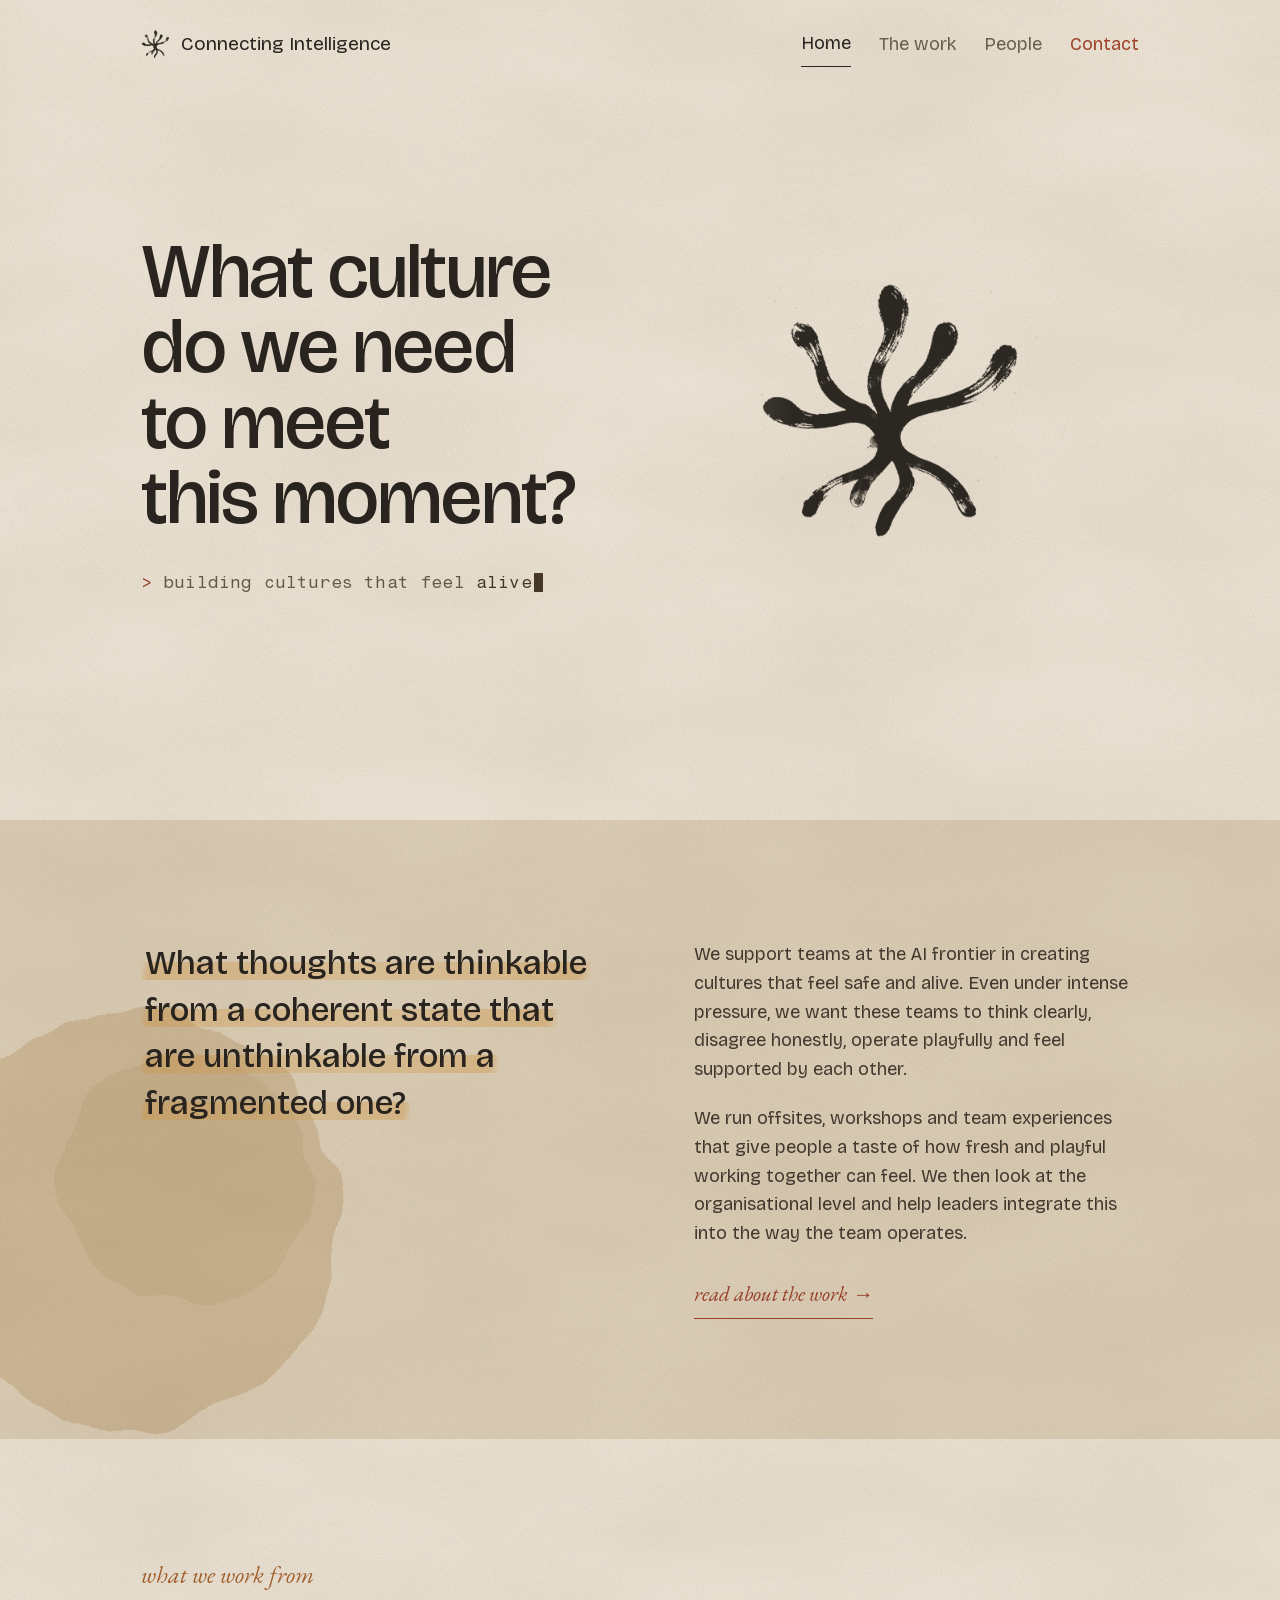
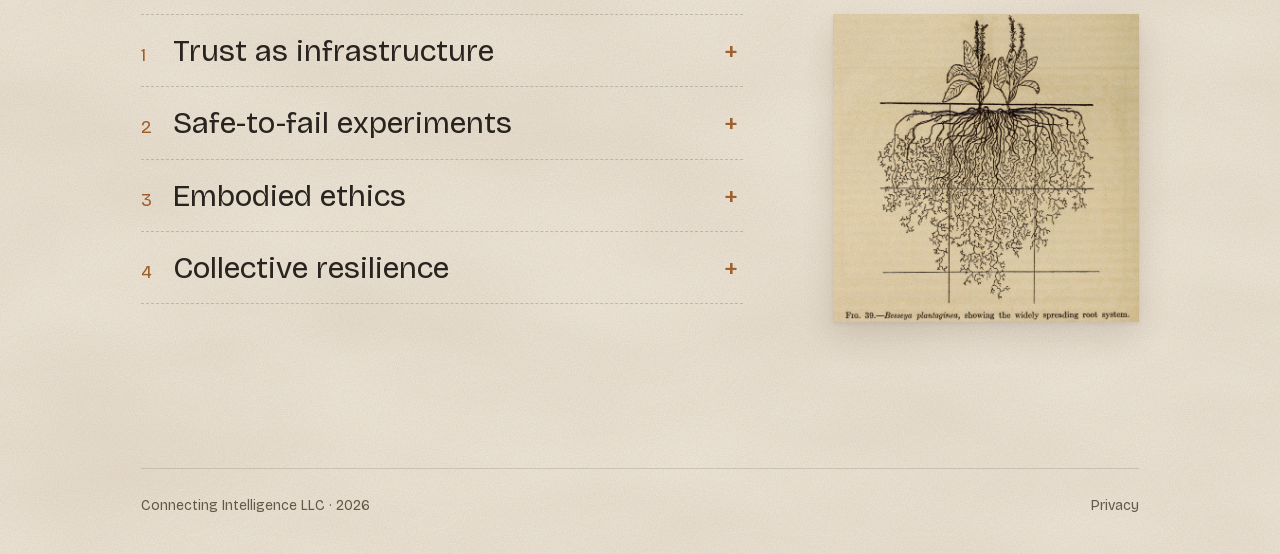
==== index.html @ 1f6ce3a8 "Mobile fixes" ====
<!doctype html>
<html lang="en">
<head>
<meta charset="utf-8">
<meta name="viewport" content="width=device-width, initial-scale=1">
<title>Connecting Intelligence</title>
<meta name="description" content="Connecting Intelligence works with the teams building frontier AI on the culture they build it from: Presence Games, facilitation, organisational development and coaching.">
<link rel="icon" href="/favicon.ico?v=2" sizes="any">
<link rel="icon" type="image/png" sizes="32x32" href="/assets/favicon-32.png?v=2">
<link rel="apple-touch-icon" href="/assets/apple-touch-icon.png?v=2">
<style>#contact-pop:not([hidden]){display:contents}
@media (max-width: 600px){
  header nav{gap:4px 18px !important;font-size:16px !important}
  header nav button{font-size:16px !important}
  header > a span span{font-size:17px !important}
  .my-logo{display:none !important}
  [style*="min-height: 820px"]{min-height:0 !important}
  [style*="min-height: 820px"] > section{padding-top:72px !important;padding-bottom:88px !important}
}</style>
<link rel="stylesheet" href="assets/fonts.css">
<style>
body{margin:0;background:#F2EBDF}
a{color:#2B2621;text-decoration:none}a:hover{color:#9E432C}
@keyframes u-open{from{opacity:0;transform:translateY(-4px)}to{opacity:1;transform:none}}
.u-open{animation:u-open .45s ease both}
.st-breathe{transform-origin:50% 50%;animation:st-breathe 11s ease-in-out infinite}
@keyframes st-breathe{0%,100%{transform:scale(1);opacity:1}50%{transform:scale(1.06);opacity:.78}}
@media (prefers-reduced-motion: reduce){.st-breathe{animation:none}}
.hl{background-image:linear-gradient(100deg,rgba(217,160,74,0) 0%,rgba(217,160,74,.38) 2%,rgba(222,168,84,.30) 60%,rgba(217,160,74,.42) 97%,rgba(217,160,74,0) 100%);background-size:100% 46%;background-position:0 88%;background-repeat:no-repeat;-webkit-box-decoration-break:clone;box-decoration-break:clone;padding:0 4px;border-radius:2px}
.nw-act{transition:stroke-dashoffset 1.3s cubic-bezier(.4,0,.2,1)}
.nw-node{transition:fill .5s ease}
.nw-glow{transition:opacity .8s ease;filter:blur(8px)}
@media (max-width: 1000px){.nw-map{display:none}}
@media (min-width: 1001px){.wwf-list{max-width:min(760px, calc(100% - 396px)) !important}}
.tw-mono{font-family:'Fragment Mono', 'Courier New', monospace !important}
.tw-cursor{display:inline-block;width:9px;height:1.1em;margin-left:2px;vertical-align:text-bottom;background:#4A3A2B;animation:tw-blink 1.1s steps(1) infinite}
@keyframes tw-blink{50%{opacity:0}}
@media (prefers-reduced-motion: reduce){.tw-cursor{animation:none}}
.lt-room{position:absolute;inset:0;overflow:hidden;pointer-events:none;z-index:0}
.lt-beam{position:absolute;top:-30%;height:160%;background:linear-gradient(90deg,rgba(255,244,220,0) 0%,rgba(255,244,220,.95) 50%,rgba(255,244,220,0) 100%);filter:blur(42px);transform:rotate(18deg);animation:lt-drift 20s ease-in-out infinite alternate}
@keyframes lt-drift{from{transform:rotate(18deg) translateX(-40px)}to{transform:rotate(20deg) translateX(60px)}}
.lt-fall{position:absolute;inset:0;pointer-events:none;z-index:0;background:linear-gradient(100deg,rgba(70,52,34,.30) 0%,rgba(70,52,34,.16) 45%,rgba(70,52,34,.22) 100%)}
@media (prefers-reduced-motion: reduce){.lt-beam{animation:none}}
@media (prefers-reduced-motion: reduce){.u-open{animation:none}}
.sap{stroke-dasharray:.05 1.2;stroke-dashoffset:1.25;opacity:.85;animation:sap 8s linear infinite both}
@keyframes sap{0%{stroke-dashoffset:.05;opacity:0}8%{opacity:.85}85%{opacity:.85}100%{stroke-dashoffset:-1;opacity:0}}
@media (prefers-reduced-motion: reduce){.sap{display:none}}
.dot-wander{transform-box:fill-box;transform-origin:center;animation:dw-a 9s ease-in-out infinite}
.dw-a{animation-name:dw-a}.dw-b{animation-name:dw-b}.dw-c{animation-name:dw-c}
@keyframes dw-a{0%,100%{transform:translate(0,0) scale(1)}25%{transform:translate(5px,-4px) scale(1.15)}50%{transform:translate(1px,-8px) scale(.9)}75%{transform:translate(-5px,-3px) scale(1.1)}}
@keyframes dw-b{0%,100%{transform:translate(0,0) scale(1)}30%{transform:translate(-6px,3px) scale(.9)}60%{transform:translate(-2px,7px) scale(1.15)}80%{transform:translate(4px,3px) scale(1)}}
@keyframes dw-c{0%,100%{transform:translate(0,0) scale(1)}35%{transform:translate(4px,6px) scale(1.12)}70%{transform:translate(7px,-2px) scale(.92)}}
@media (prefers-reduced-motion: reduce){.dot-wander{animation:none}}

.my-draw{stroke-dasharray:1;animation:my-draw 1.4s cubic-bezier(.4,0,.2,1) both}
@keyframes my-draw{from{stroke-dashoffset:1}to{stroke-dashoffset:0}}
.my-pop{transform-box:fill-box;transform-origin:center;animation:my-pop .6s cubic-bezier(.3,1.6,.5,1) both}
@keyframes my-pop{from{transform:scale(0)}to{transform:scale(1)}}
.my-sig{stroke-dasharray:.035 .965;animation:my-sig 5s linear infinite}
@keyframes my-sig{from{stroke-dashoffset:1}to{stroke-dashoffset:0}}
.my-logo{transform-box:fill-box;transform-origin:center;animation:my-logo 1.2s cubic-bezier(.2,.8,.2,1) both, my-breath 7s ease-in-out 2s infinite}
@keyframes my-logo{from{transform:scale(.7);opacity:0}to{transform:scale(1);opacity:1}}
@keyframes my-breath{0%,100%{transform:scale(1)}50%{transform:scale(1.04)}}
.my-twinkle{animation:my-tw 4s ease-in-out infinite}
@keyframes my-tw{0%,100%{opacity:1}50%{opacity:.35}}
@media (prefers-reduced-motion: reduce){.my-draw,.my-pop,.my-sig,.my-logo,.my-twinkle{animation:none}.my-sig{display:none}}

@keyframes w-in{from{opacity:0;transform:translateY(6px)}to{opacity:1;transform:none}}
.w-in{display:inline-block;animation:w-in .6s ease both}
@media (prefers-reduced-motion: reduce){.w-in{animation:none}}
em, [style*="font-style: italic"] {font-family: 'EB Garamond', Georgia, serif !important}
h1 {font-weight: 500 !important; letter-spacing: -0.025em !important; line-height: 0.98 !important}
</style>
</head>
<body>
<div style="position: relative; font-family: 'Bricolage Grotesque', 'Helvetica Neue', sans-serif; color: #2B2621; background: #F2EBDF; overflow: hidden; min-height: 100vh; display: flex; flex-direction: column">
  <svg aria-hidden="true" width="0" height="0" style="position: absolute">
  <filter id="u-brush" x="-15%" y="-15%" width="130%" height="130%">
    <feTurbulence type="fractalNoise" baseFrequency="0.03" numOctaves="2" seed="7" result="n"></feTurbulence>
    <feDisplacementMap in="SourceGraphic" in2="n" scale="16" xChannelSelector="R" yChannelSelector="G" result="d"></feDisplacementMap>
    <feTurbulence type="fractalNoise" baseFrequency="0.7 0.06" numOctaves="2" seed="3" result="g"></feTurbulence>
    <feColorMatrix in="g" type="matrix" values="0 0 0 0 0  0 0 0 0 0  0 0 0 0 0  -2.4 0 0 0 2.05" result="gm"></feColorMatrix>
    <feComposite in="d" in2="gm" operator="in"></feComposite>
  </filter>
  <filter id="u-ink" x="-5%" y="-60%" width="110%" height="220%">
    <feTurbulence type="fractalNoise" baseFrequency="0.04" numOctaves="2" seed="5" result="n"></feTurbulence>
    <feDisplacementMap in="SourceGraphic" in2="n" scale="9" xChannelSelector="R" yChannelSelector="G" result="d"></feDisplacementMap>
    <feTurbulence type="fractalNoise" baseFrequency="0.5 0.04" numOctaves="2" seed="8" result="g"></feTurbulence>
    <feColorMatrix in="g" type="matrix" values="0 0 0 0 0  0 0 0 0 0  0 0 0 0 0  -1.3 0 0 0 1.6" result="gm"></feColorMatrix>
    <feComposite in="d" in2="gm" operator="in"></feComposite>
  </filter>
  <filter id="u-soft" x="-15%" y="-15%" width="130%" height="130%">
    <feTurbulence type="fractalNoise" baseFrequency="0.02" numOctaves="2" seed="11" result="n"></feTurbulence>
    <feDisplacementMap in="SourceGraphic" in2="n" scale="22" xChannelSelector="R" yChannelSelector="G"></feDisplacementMap>
  </filter>
</svg>
  <div style="position: relative; min-height: 820px; display: flex; flex-direction: column; width: 100%">
    
    <div aria-hidden="true" style="position: absolute; left: 70%; top: 50%; width: min(50vw, 740px); aspect-ratio: 1 / 1; transform: translate(-50%, -50%)">
      
      <div style="position: absolute; left: 50%; top: 50%; width: 44%; transform: translate(-50%, -50%)"><img class="my-logo" src="assets/logo-brush.png" alt="" style="width: 100%; display: block; mix-blend-mode: multiply"></div>
    </div>
    <div style="position: absolute; inset: 0; background: linear-gradient(90deg, rgba(242,235,223,0.95) 0%, rgba(242,235,223,0.75) 40%, rgba(242,235,223,0) 62%)"></div>
    <header style="position: relative; z-index: 30; width: 100%; box-sizing: border-box; max-width: 1580px; margin: 0 auto; padding: 20px clamp(40px, 11vw, 170px); display: flex; flex-wrap: wrap; align-items: center; justify-content: space-between; gap: 12px">
    <a href="/" aria-label="Connecting Intelligence, home" style="display: inline-flex; align-items: center"><span style="display: inline-flex; align-items: center; gap: 10px"><img src="assets/logo-brush.png" alt="" style="width: 30px; height: 30px; mix-blend-mode: multiply"><span style="font-family: 'Bricolage Grotesque', 'Helvetica Neue', sans-serif; font-size: 19px">Connecting Intelligence</span></span></a>
    <nav style="position: relative; display: flex; flex-wrap: wrap; align-items: center; gap: 4px 28px; font-family: 'Bricolage Grotesque', 'Helvetica Neue', sans-serif; font-size: 18px">
      <a href="/" aria-current="page" style="padding: 12px 0; color: #2B2621; border-bottom: 1px solid #2B2621">Home</a>
      <a href="/work" style="padding: 12px 0; color: #6A5E50">The work</a>
      <a href="/people" style="padding: 12px 0; color: #6A5E50">People</a>
      <button type="button" id="contact-btn" aria-expanded="false" aria-controls="contact-pop" style="font-family: 'Bricolage Grotesque', 'Helvetica Neue', sans-serif; font-size: 18px; cursor: pointer; border: none; background: none; padding: 12px 0; min-height: 44px; color: #9E432C">Contact</button>
      <div id="contact-pop" hidden>
        <div role="dialog" aria-label="Contact" style="position: absolute; right: -6px; top: calc(100% + 14px); width: min(400px, 86vw); box-sizing: border-box; background: #F6F0E4; padding: 24px 26px 22px; box-shadow: 0 18px 40px rgba(70,50,30,0.2); transform: rotate(-0.6deg); text-align: left">
          <p style="margin: 0 0 8px; font-size: 24px">Start a conversation</p>
          <p style="margin: 0; font-size: 17px; line-height: 1.5; color: #6A5E50">Working inside a lab and feeling this question? Write to us.</p>
          <a href="mailto:hello@connectingintelligence.com" style="display: inline-flex; align-items: center; min-height: 44px; margin-top: 10px; color: #9E432C; text-decoration: underline; text-underline-offset: 4px; font-size: 18px">hello@connectingintelligence.com</a>
        </div>
      </div>
    </nav>
  </header>
    <section style="position: relative; z-index: 2; flex: 1; width: 100%; max-width: 1580px; margin: 0 auto; box-sizing: border-box; padding: 40px clamp(40px, 11vw, 170px) 120px; display: flex; flex-direction: column; justify-content: center">
      <h1 style="margin: 0; font-weight: 400; font-size: clamp(3rem, 6vw, 5.25rem); line-height: 1.02; max-width: 13ch">What culture<br>do we need<br>to meet<br>this moment?</h1>
      <p class="tw-mono" style="margin: 36px 0 0; font-size: 17px; letter-spacing: 0.01em; color: #6A5E50"><span style="color: #9E432C">&gt;</span> building cultures that feel <span id="tw-word" style="color: #4A3A2B">alive</span><span class="tw-cursor" aria-hidden="true"></span></p>
    </section>
  </div>
  
  <section style="position: relative; z-index: 2; background: #E2D5BF">
    <svg class="st-breathe" aria-hidden="true" viewBox="0 0 400 400" style="position: absolute; left: -150px; top: 120px; width: 560px; height: 560px; pointer-events: none; z-index: 0"><circle cx="200" cy="200" r="150" fill="#C4A97F" opacity="0.5" filter="url(#u-soft)"></circle><circle cx="240" cy="170" r="90" fill="#C4A97F" opacity="0.35" filter="url(#u-soft)"></circle></svg>
    <div style="position: relative; z-index: 1; max-width: 1240px; margin: 0 auto; padding: 120px clamp(40px, 11vw, 170px) 120px; display: flex; flex-wrap: wrap; align-items: stretch; gap: 40px 88px">
      <div style="flex: 1 1 440px; min-width: 0; display: flex; flex-direction: column; justify-content: flex-start; gap: 28px">
        <p style="margin: 0; font-size: clamp(1.6rem, 2.6vw, 2.2rem); line-height: 1.4; font-weight: 500"><span class="hl">What thoughts are thinkable from a coherent state that are unthinkable from a fragmented one?</span></p>
      </div>
      <div style="flex: 1 1 420px; min-width: 0">
        <p style="margin: 0; font-size: 18px; line-height: 1.6; color: #463D33">We support teams at the AI frontier in creating cultures that feel safe and alive. Even under intense pressure, we want these teams to think clearly, disagree honestly, operate playfully and feel supported by each other.</p>
        <p style="margin: 20px 0 0; font-size: 18px; line-height: 1.6; color: #463D33">We run offsites, workshops and team experiences that give people a taste of how fresh and playful working together can feel. We then look at the organisational level and help leaders integrate this into the way the team operates.</p>

        <a href="/work" style="display: inline-flex; align-items: center; min-height: 48px; margin-top: 22px; font-style: italic; font-size: 21px; color: #9E432C; border-bottom: 1px solid #9E432C">read about the work →</a>
      </div>
    </div>
  </section>
  <section style="position: relative; z-index: 2; background: #F2EBDF; color: #2B2621; overflow: hidden">
    
    
    
    <div style="position: relative; max-width: 1240px; margin: 0 auto; padding: 120px clamp(40px, 11vw, 170px) 120px">
      <div class="nw-map" style="position: absolute; right: clamp(40px, 11vw, 170px); top: 175px; width: min(306px, 28vw)">
        <img src="assets/weaver-1919-besseya.jpg" alt="Fig. 39, Besseya plantaginea, showing the widely spreading root system: two plants whose roots merge into one network (J. E. Weaver, 1919)" style="width: 100%; display: block; box-shadow: 0 14px 30px rgba(70,50,30,0.14), 0 2px 4px rgba(70,50,30,0.08)">
      </div>
      <p style="margin: 0 0 24px; font-style: italic; font-size: 24px; color: #A9662F">what we work from</p>
      <ol class="wwf-list" style="list-style: none; margin: 0; padding: 0; max-width: 760px; border-bottom: 1.5px dashed rgba(43,38,33,0.2)">
        <li style="border-top: 1.5px dashed rgba(43,38,33,0.2)">
          <button type="button" data-acc="0" aria-expanded="false" style="all: unset; box-sizing: border-box; width: 100%; min-height: 64px; padding: 18px 0; cursor: pointer; display: flex; align-items: baseline; gap: 18px; font-family: 'Bricolage Grotesque', 'Helvetica Neue', sans-serif">
            <span style="font-size: 18px; color: #A9662F; min-width: 14px">1</span>
            <h3 style="margin: 0; flex: 1; font-weight: 400; font-size: clamp(1.6rem, 2.4vw, 2.125rem); line-height: 1.15; color: #2B2621">Trust as infrastructure</h3>
            <span aria-hidden="true" style="font-size: 28px; line-height: 1; color: #A9662F; width: 24px; text-align: center" class="acc-sign">+</span>
          </button>
          <div data-panel="0" hidden>
            <div class="u-open" style="padding: 0 44px 34px 32px; max-width: 640px">
              <p style="margin: 0 0 18px; font-size: 21px; line-height: 1.5; font-style: italic; color: #5C5246">With trust, information flows differently.</p>
              
                  <p style="margin: 14px 0 0; font-size: 18px; line-height: 1.6; color: #463D33">Trust changes what can be said, heard and felt in a team. With more trust, our attention and curiosity shift. We listen more deeply, and differing opinions become workable instead of threatening.</p>
                
                  <p style="margin: 14px 0 0; font-size: 18px; line-height: 1.6; color: #463D33">Without trust, information gets noisy and fragmented. It becomes hard to tell the signal from noise, and everything gets slower and more expensive. In this way, trust is the foundational infrastructure of effective teams.</p>
                
            </div>
          </div>
        </li>
      
        <li style="border-top: 1.5px dashed rgba(43,38,33,0.2)">
          <button type="button" data-acc="1" aria-expanded="false" style="all: unset; box-sizing: border-box; width: 100%; min-height: 64px; padding: 18px 0; cursor: pointer; display: flex; align-items: baseline; gap: 18px; font-family: 'Bricolage Grotesque', 'Helvetica Neue', sans-serif">
            <span style="font-size: 18px; color: #A9662F; min-width: 14px">2</span>
            <h3 style="margin: 0; flex: 1; font-weight: 400; font-size: clamp(1.6rem, 2.4vw, 2.125rem); line-height: 1.15; color: #2B2621">Safe-to-fail experiments</h3>
            <span aria-hidden="true" style="font-size: 28px; line-height: 1; color: #A9662F; width: 24px; text-align: center" class="acc-sign">+</span>
          </button>
          <div data-panel="1" hidden>
            <div class="u-open" style="padding: 0 44px 34px 32px; max-width: 640px">
              <p style="margin: 0 0 18px; font-size: 21px; line-height: 1.5; font-style: italic; color: #5C5246">Create containers that allow playful and safe experimentation.</p>
              
                  <p style="margin: 14px 0 0; font-size: 18px; line-height: 1.6; color: #463D33">Experimenting is often the best path to something new. When we design new rules, rituals or structures for a team, we want to try things without harming the social environment they live in.</p>
                
                  <p style="margin: 14px 0 0; font-size: 18px; line-height: 1.6; color: #463D33">As a team grows its capacity to run safe-to-fail experiments within its culture, what new possibilities emerge in its technical work?</p>
                
            </div>
          </div>
        </li>
      
        <li style="border-top: 1.5px dashed rgba(43,38,33,0.2)">
          <button type="button" data-acc="2" aria-expanded="false" style="all: unset; box-sizing: border-box; width: 100%; min-height: 64px; padding: 18px 0; cursor: pointer; display: flex; align-items: baseline; gap: 18px; font-family: 'Bricolage Grotesque', 'Helvetica Neue', sans-serif">
            <span style="font-size: 18px; color: #A9662F; min-width: 14px">3</span>
            <h3 style="margin: 0; flex: 1; font-weight: 400; font-size: clamp(1.6rem, 2.4vw, 2.125rem); line-height: 1.15; color: #2B2621">Embodied ethics</h3>
            <span aria-hidden="true" style="font-size: 28px; line-height: 1; color: #A9662F; width: 24px; text-align: center" class="acc-sign">+</span>
          </button>
          <div data-panel="2" hidden>
            <div class="u-open" style="padding: 0 44px 34px 32px; max-width: 640px">
              <p style="margin: 0 0 18px; font-size: 21px; line-height: 1.5; font-style: italic; color: #5C5246">Walking the walk.</p>
              
                  <p style="margin: 14px 0 0; font-size: 18px; line-height: 1.6; color: #463D33">We believe our bodies notice when something is off: a decision that doesn't sit right, a behaviour that costs us a night's sleep.</p>
                
                  <p style="margin: 14px 0 0; font-size: 18px; line-height: 1.6; color: #463D33">Ethics as abstract principles can matter a lot. But what does it take to actually live them, day to day, even in the most challenging situations? Integrity lives in our bodies, our hearts and our minds, not only as ideas.</p>
                
            </div>
          </div>
        </li>
      
        <li style="border-top: 1.5px dashed rgba(43,38,33,0.2)">
          <button type="button" data-acc="3" aria-expanded="false" style="all: unset; box-sizing: border-box; width: 100%; min-height: 64px; padding: 18px 0; cursor: pointer; display: flex; align-items: baseline; gap: 18px; font-family: 'Bricolage Grotesque', 'Helvetica Neue', sans-serif">
            <span style="font-size: 18px; color: #A9662F; min-width: 14px">4</span>
            <h3 style="margin: 0; flex: 1; font-weight: 400; font-size: clamp(1.6rem, 2.4vw, 2.125rem); line-height: 1.15; color: #2B2621">Collective resilience</h3>
            <span aria-hidden="true" style="font-size: 28px; line-height: 1; color: #A9662F; width: 24px; text-align: center" class="acc-sign">+</span>
          </button>
          <div data-panel="3" hidden>
            <div class="u-open" style="padding: 0 44px 34px 32px; max-width: 640px">
              <p style="margin: 0 0 18px; font-size: 21px; line-height: 1.5; font-style: italic; color: #5C5246">Not bouncing back, but growing through.</p>
              
                  <p style="margin: 14px 0 0; font-size: 18px; line-height: 1.6; color: #463D33">Resilience is often described as bouncing back: going through something hard and returning to how things were. We see it differently: it’s the ability to stay in relationship with a challenging situation, and to turn what happened into learning.</p>
                
                  <p style="margin: 14px 0 0; font-size: 18px; line-height: 1.6; color: #463D33">When we only bounce back, we tend to repeat the same patterns. When we digest what happened, we get wiser.</p>
                
                  <p style="margin: 14px 0 0; font-size: 18px; line-height: 1.6; color: #463D33">This is true for teams and organisations too. Collective resilience is a group's ability to stay in contact with what is hard, to see it together, and to turn it into shared learning, instead of moving on and repeating it.</p>
                
            </div>
          </div>
        </li>
      </ol>
    </div>
  </section>
  <div style="position: relative">
    
    <footer style="position: relative; z-index: 2; max-width: 1240px; margin: 0 auto; padding: 44px clamp(40px, 11vw, 170px) 40px; color: #6A5E50">
    <div style="display: flex; flex-wrap: wrap; justify-content: space-between; gap: 10px 24px; padding-top: 28px; border-top: 1px solid rgba(43,38,33,0.14); font-size: 14px">
      <span>Connecting Intelligence LLC · 2026</span>
      <a href="/privacy" style="color: #6A5E50">Privacy</a>
    </div>
  </footer>
  </div>
  <svg aria-hidden="true" style="position: absolute; inset: 0; width: 100%; height: 100%; pointer-events: none; z-index: 20; mix-blend-mode: multiply">
  <filter id="u-grain"><feTurbulence type="fractalNoise" baseFrequency="0.85" numOctaves="3" seed="4"></feTurbulence><feColorMatrix type="matrix" values="0 0 0 0 0.45  0 0 0 0 0.36  0 0 0 0 0.25  0 0 0 0.22 0"></feColorMatrix></filter>
  <filter id="u-cloud"><feTurbulence type="fractalNoise" baseFrequency="0.004 0.009" numOctaves="3" seed="9"></feTurbulence><feColorMatrix type="matrix" values="0 0 0 0 0.45  0 0 0 0 0.36  0 0 0 0 0.25  0 0 0 0.16 0"></feColorMatrix></filter>
  <rect width="100%" height="100%" filter="url(#u-cloud)"></rect>
  <rect width="100%" height="100%" filter="url(#u-grain)"></rect>
  
</svg>
</div>
<script>
(function(){
  var b=document.getElementById('contact-btn'), p=document.getElementById('contact-pop');
  if(b&&p){ b.addEventListener('click',function(e){ e.stopPropagation(); var o=p.hidden; p.hidden=!o; b.setAttribute('aria-expanded',String(o)); });
    document.addEventListener('click',function(e){ if(!p.hidden && !p.contains(e.target)){ p.hidden=true; b.setAttribute('aria-expanded','false'); } });
    document.addEventListener('keydown',function(e){ if(e.key==='Escape'){ p.hidden=true; b.setAttribute('aria-expanded','false'); } }); }
  function clocks(){ document.querySelectorAll('[data-tz]').forEach(function(li){ var t='--:--'; try{ t=new Intl.DateTimeFormat('en-GB',{hour:'2-digit',minute:'2-digit',timeZone:li.dataset.tz}).format(new Date()); }catch(e){}
    li.querySelector('.clk-t').textContent=t; var h=parseInt(t,10), day=h>=6&&h<19, d=li.querySelector('.clk-dot');
    d.style.background=day?'#D9A04A':'transparent'; d.style.borderColor=day?'#D9A04A':'#8A7D6B'; }); }
  clocks(); setInterval(clocks,30000);
})();
(function(){
  var el=document.getElementById('tw-word'); var words=["alive","safe","playful","coherent","honest","curious"];
  if(el && !matchMedia('(prefers-reduced-motion: reduce)').matches){ var wi=0, ci=words[0].length, del=false;
    function type(){ var w=words[wi]; ci+=del?-1:1; el.textContent=w.slice(0,ci); var d=del?55:100;
      if(!del&&ci>=w.length){d=2400;del=true;} else if(del&&ci<=0){del=false;wi=(wi+1)%words.length;d=400;} setTimeout(type,d); }
    setTimeout(type,2400); }
  var btns=document.querySelectorAll('[data-acc]');
  btns.forEach(function(b){ b.addEventListener('click',function(){ var i=b.dataset.acc, open=b.getAttribute('aria-expanded')==='true';
    btns.forEach(function(x){ x.setAttribute('aria-expanded','false'); x.querySelector('.acc-sign').textContent='+'; document.querySelector('[data-panel="'+x.dataset.acc+'"]').hidden=true; });
    if(!open){ b.setAttribute('aria-expanded','true'); b.querySelector('.acc-sign').textContent='\u2212'; document.querySelector('[data-panel="'+i+'"]').hidden=false; } }); });
})();
</script>
</body>
</html>
---- assets/fonts.css ----
/* latin-ext */
@font-face {
  font-family: 'Bricolage Grotesque';
  font-style: normal;
  font-weight: 400;
  font-stretch: 100%;
  font-display: swap;
  src: url(fonts/BricolageGrotesque-400-normal-latin-ext.woff2) format('woff2');
  unicode-range: U+0100-02BA, U+02BD-02C5, U+02C7-02CC, U+02CE-02D7, U+02DD-02FF, U+0304, U+0308, U+0329, U+1D00-1DBF, U+1E00-1E9F, U+1EF2-1EFF, U+2020, U+20A0-20AB, U+20AD-20C4, U+2113, U+2C60-2C7F, U+A720-A7FF;
}
/* latin */
@font-face {
  font-family: 'Bricolage Grotesque';
  font-style: normal;
  font-weight: 400;
  font-stretch: 100%;
  font-display: swap;
  src: url(fonts/BricolageGrotesque-400-normal-latin.woff2) format('woff2');
  unicode-range: U+0000-00FF, U+0131, U+0152-0153, U+02BB-02BC, U+02C6, U+02DA, U+02DC, U+0304, U+0308, U+0329, U+2000-206F, U+20AC, U+2122, U+2191, U+2193, U+2212, U+2215, U+FEFF, U+FFFD;
}
/* latin-ext */
@font-face {
  font-family: 'Bricolage Grotesque';
  font-style: normal;
  font-weight: 500;
  font-stretch: 100%;
  font-display: swap;
  src: url(fonts/BricolageGrotesque-500-normal-latin-ext.woff2) format('woff2');
  unicode-range: U+0100-02BA, U+02BD-02C5, U+02C7-02CC, U+02CE-02D7, U+02DD-02FF, U+0304, U+0308, U+0329, U+1D00-1DBF, U+1E00-1E9F, U+1EF2-1EFF, U+2020, U+20A0-20AB, U+20AD-20C4, U+2113, U+2C60-2C7F, U+A720-A7FF;
}
/* latin */
@font-face {
  font-family: 'Bricolage Grotesque';
  font-style: normal;
  font-weight: 500;
  font-stretch: 100%;
  font-display: swap;
  src: url(fonts/BricolageGrotesque-500-normal-latin.woff2) format('woff2');
  unicode-range: U+0000-00FF, U+0131, U+0152-0153, U+02BB-02BC, U+02C6, U+02DA, U+02DC, U+0304, U+0308, U+0329, U+2000-206F, U+20AC, U+2122, U+2191, U+2193, U+2212, U+2215, U+FEFF, U+FFFD;
}
/* latin-ext */
@font-face {
  font-family: 'EB Garamond';
  font-style: italic;
  font-weight: 400;
  font-display: swap;
  src: url(fonts/EBGaramond-400-italic-latin-ext.woff2) format('woff2');
  unicode-range: U+0100-02BA, U+02BD-02C5, U+02C7-02CC, U+02CE-02D7, U+02DD-02FF, U+0304, U+0308, U+0329, U+1D00-1DBF, U+1E00-1E9F, U+1EF2-1EFF, U+2020, U+20A0-20AB, U+20AD-20C4, U+2113, U+2C60-2C7F, U+A720-A7FF;
}
/* latin */
@font-face {
  font-family: 'EB Garamond';
  font-style: italic;
  font-weight: 400;
  font-display: swap;
  src: url(fonts/EBGaramond-400-italic-latin.woff2) format('woff2');
  unicode-range: U+0000-00FF, U+0131, U+0152-0153, U+02BB-02BC, U+02C6, U+02DA, U+02DC, U+0304, U+0308, U+0329, U+2000-206F, U+20AC, U+2122, U+2191, U+2193, U+2212, U+2215, U+FEFF, U+FFFD;
}
/* latin-ext */
@font-face {
  font-family: 'EB Garamond';
  font-style: normal;
  font-weight: 400;
  font-display: swap;
  src: url(fonts/EBGaramond-400-normal-latin-ext.woff2) format('woff2');
  unicode-range: U+0100-02BA, U+02BD-02C5, U+02C7-02CC, U+02CE-02D7, U+02DD-02FF, U+0304, U+0308, U+0329, U+1D00-1DBF, U+1E00-1E9F, U+1EF2-1EFF, U+2020, U+20A0-20AB, U+20AD-20C4, U+2113, U+2C60-2C7F, U+A720-A7FF;
}
/* latin */
@font-face {
  font-family: 'EB Garamond';
  font-style: normal;
  font-weight: 400;
  font-display: swap;
  src: url(fonts/EBGaramond-400-normal-latin.woff2) format('woff2');
  unicode-range: U+0000-00FF, U+0131, U+0152-0153, U+02BB-02BC, U+02C6, U+02DA, U+02DC, U+0304, U+0308, U+0329, U+2000-206F, U+20AC, U+2122, U+2191, U+2193, U+2212, U+2215, U+FEFF, U+FFFD;
}
/* latin-ext */
@font-face {
  font-family: 'EB Garamond';
  font-style: normal;
  font-weight: 500;
  font-display: swap;
  src: url(fonts/EBGaramond-500-normal-latin-ext.woff2) format('woff2');
  unicode-range: U+0100-02BA, U+02BD-02C5, U+02C7-02CC, U+02CE-02D7, U+02DD-02FF, U+0304, U+0308, U+0329, U+1D00-1DBF, U+1E00-1E9F, U+1EF2-1EFF, U+2020, U+20A0-20AB, U+20AD-20C4, U+2113, U+2C60-2C7F, U+A720-A7FF;
}
/* latin */
@font-face {
  font-family: 'EB Garamond';
  font-style: normal;
  font-weight: 500;
  font-display: swap;
  src: url(fonts/EBGaramond-500-normal-latin.woff2) format('woff2');
  unicode-range: U+0000-00FF, U+0131, U+0152-0153, U+02BB-02BC, U+02C6, U+02DA, U+02DC, U+0304, U+0308, U+0329, U+2000-206F, U+20AC, U+2122, U+2191, U+2193, U+2212, U+2215, U+FEFF, U+FFFD;
}
/* latin-ext */
@font-face {
  font-family: 'Fragment Mono';
  font-style: normal;
  font-weight: 400;
  font-display: swap;
  src: url(fonts/FragmentMono-400-normal-latin-ext.woff2) format('woff2');
  unicode-range: U+0100-02BA, U+02BD-02C5, U+02C7-02CC, U+02CE-02D7, U+02DD-02FF, U+0304, U+0308, U+0329, U+1D00-1DBF, U+1E00-1E9F, U+1EF2-1EFF, U+2020, U+20A0-20AB, U+20AD-20C4, U+2113, U+2C60-2C7F, U+A720-A7FF;
}
/* latin */
@font-face {
  font-family: 'Fragment Mono';
  font-style: normal;
  font-weight: 400;
  font-display: swap;
  src: url(fonts/FragmentMono-400-normal-latin.woff2) format('woff2');
  unicode-range: U+0000-00FF, U+0131, U+0152-0153, U+02BB-02BC, U+02C6, U+02DA, U+02DC, U+0304, U+0308, U+0329, U+2000-206F, U+20AC, U+2122, U+2191, U+2193, U+2212, U+2215, U+FEFF, U+FFFD;
}
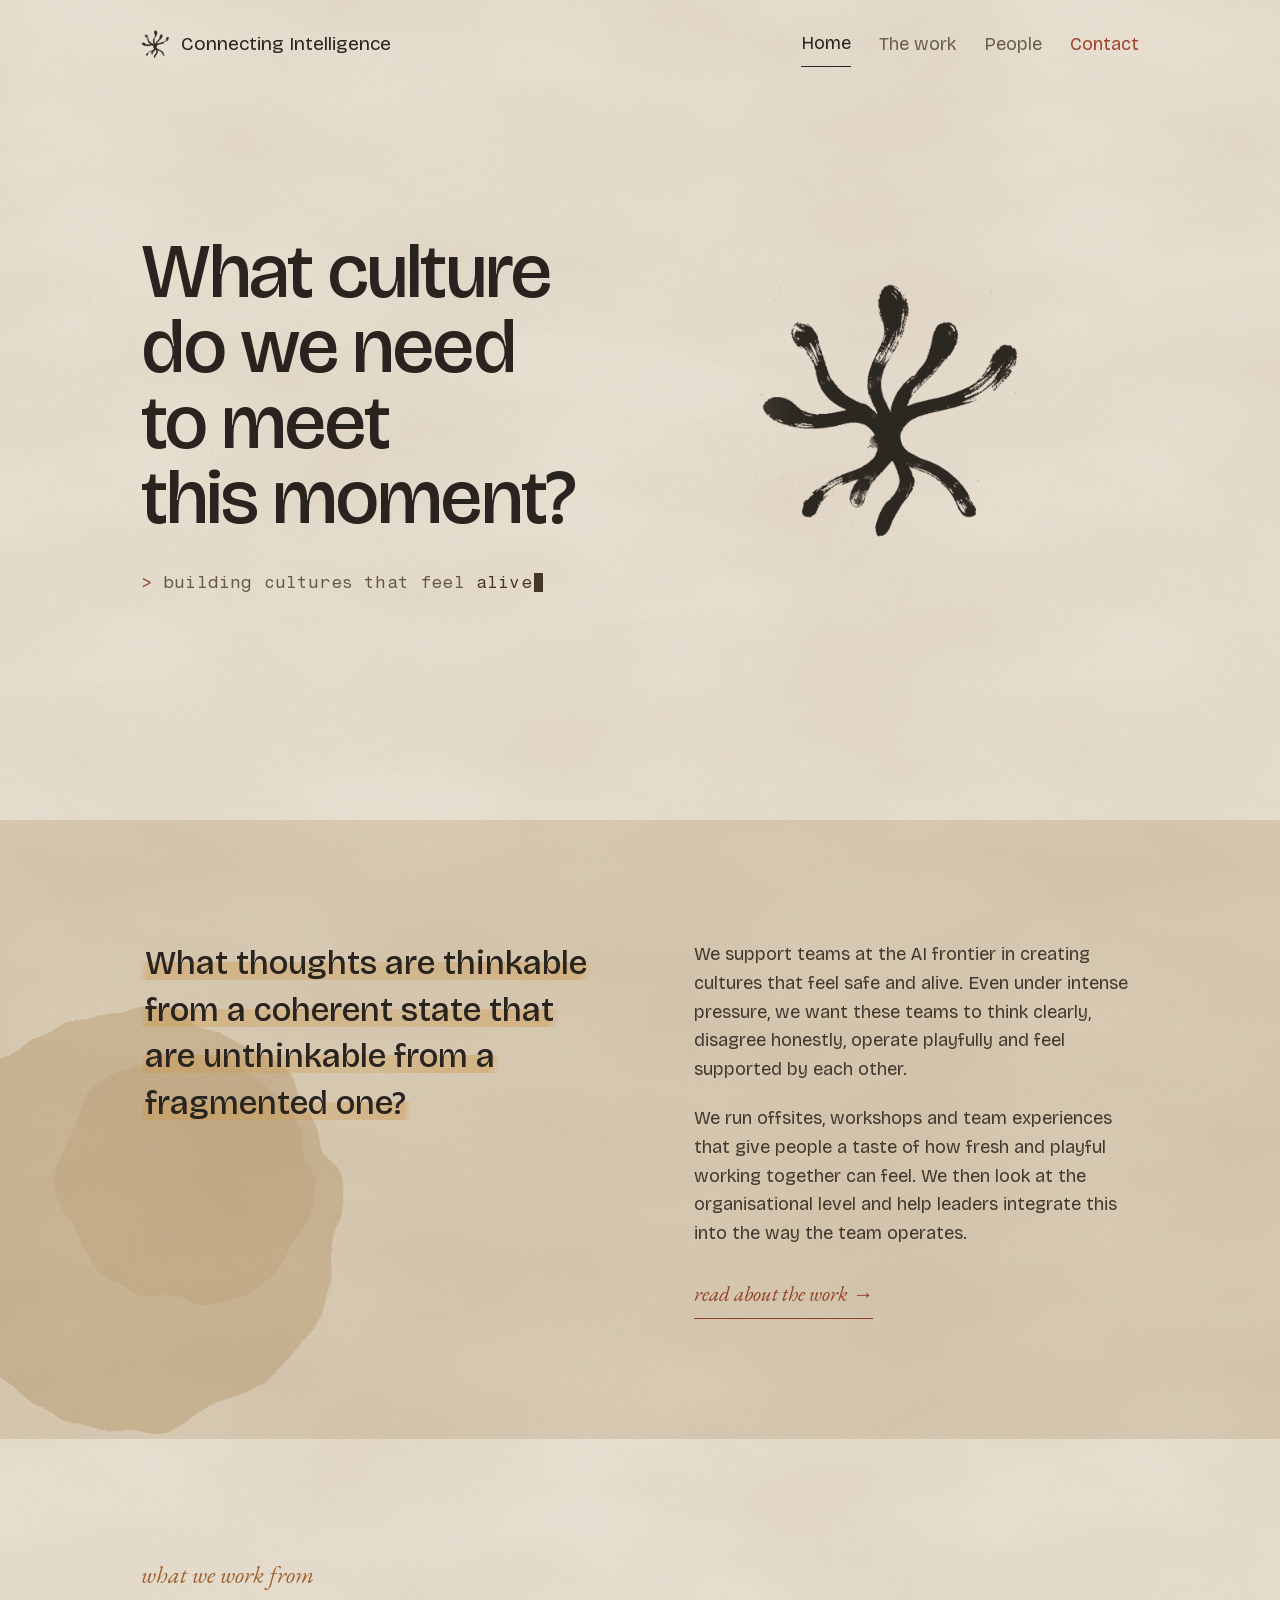
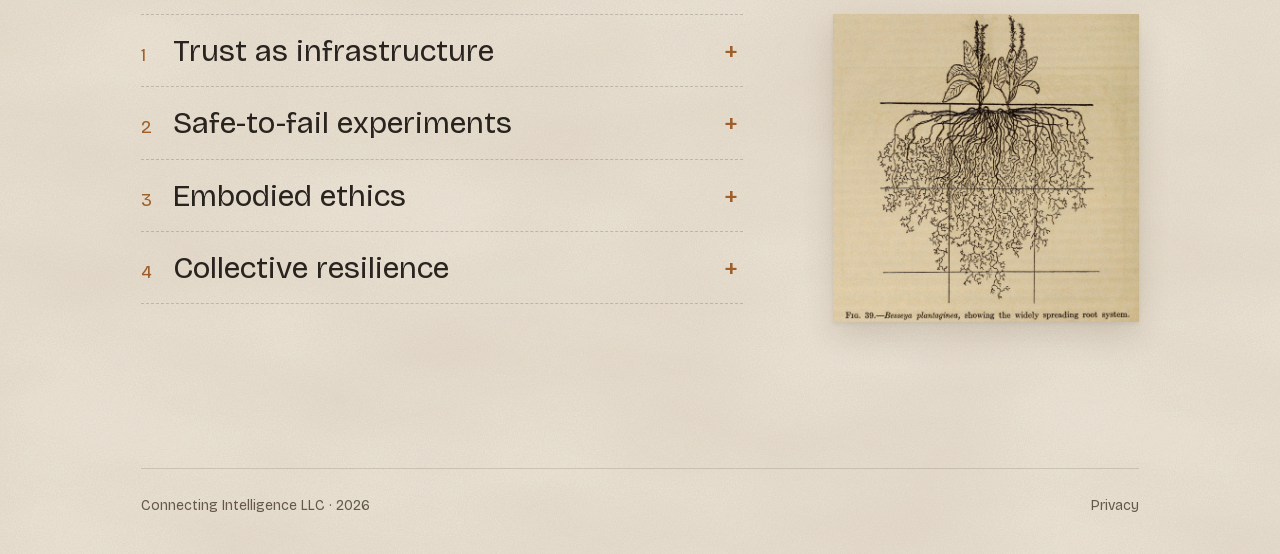
==== commit a96af9dc: "mobile2" ====
--- a/index.html
+++ b/index.html
@@ -8,7 +8,8 @@
 <link rel="icon" href="/favicon.ico?v=2" sizes="any">
 <link rel="icon" type="image/png" sizes="32x32" href="/assets/favicon-32.png?v=2">
 <link rel="apple-touch-icon" href="/assets/apple-touch-icon.png?v=2">
-<style>#contact-pop:not([hidden]){display:contents}
+<style>html{-webkit-text-size-adjust:100%;text-size-adjust:100%}
+#contact-pop:not([hidden]){display:contents}
 @media (max-width: 600px){
   header nav{gap:4px 18px !important;font-size:16px !important}
   header nav button{font-size:16px !important}
@@ -16,7 +17,10 @@
   .my-logo{display:none !important}
   [style*="min-height: 820px"]{min-height:0 !important}
   [style*="min-height: 820px"] > section{padding-top:72px !important;padding-bottom:88px !important}
-}</style>
+}
+.paper-grain{position:absolute;inset:0;pointer-events:none;z-index:20;mix-blend-mode:multiply;background-image:url(/assets/grain.webp),url(/assets/cloud.webp);background-size:300px 300px,1000px 1000px;background-repeat:repeat}
+@media (max-width: 800px), (hover: none){.st-breathe,.v-breathe,.v-drift-l,.v-drift-r,.my-twinkle{animation:none !important}.leaf-sway{animation:leaf-in .68s ease both !important}}
+</style>
 <link rel="stylesheet" href="assets/fonts.css">
 <style>
 body{margin:0;background:#F2EBDF}
@@ -232,13 +236,7 @@
     </div>
   </footer>
   </div>
-  <svg aria-hidden="true" style="position: absolute; inset: 0; width: 100%; height: 100%; pointer-events: none; z-index: 20; mix-blend-mode: multiply">
-  <filter id="u-grain"><feTurbulence type="fractalNoise" baseFrequency="0.85" numOctaves="3" seed="4"></feTurbulence><feColorMatrix type="matrix" values="0 0 0 0 0.45  0 0 0 0 0.36  0 0 0 0 0.25  0 0 0 0.22 0"></feColorMatrix></filter>
-  <filter id="u-cloud"><feTurbulence type="fractalNoise" baseFrequency="0.004 0.009" numOctaves="3" seed="9"></feTurbulence><feColorMatrix type="matrix" values="0 0 0 0 0.45  0 0 0 0 0.36  0 0 0 0 0.25  0 0 0 0.16 0"></feColorMatrix></filter>
-  <rect width="100%" height="100%" filter="url(#u-cloud)"></rect>
-  <rect width="100%" height="100%" filter="url(#u-grain)"></rect>
-  
-</svg>
+  <div aria-hidden="true" class="paper-grain"></div>
 </div>
 <script>
 (function(){
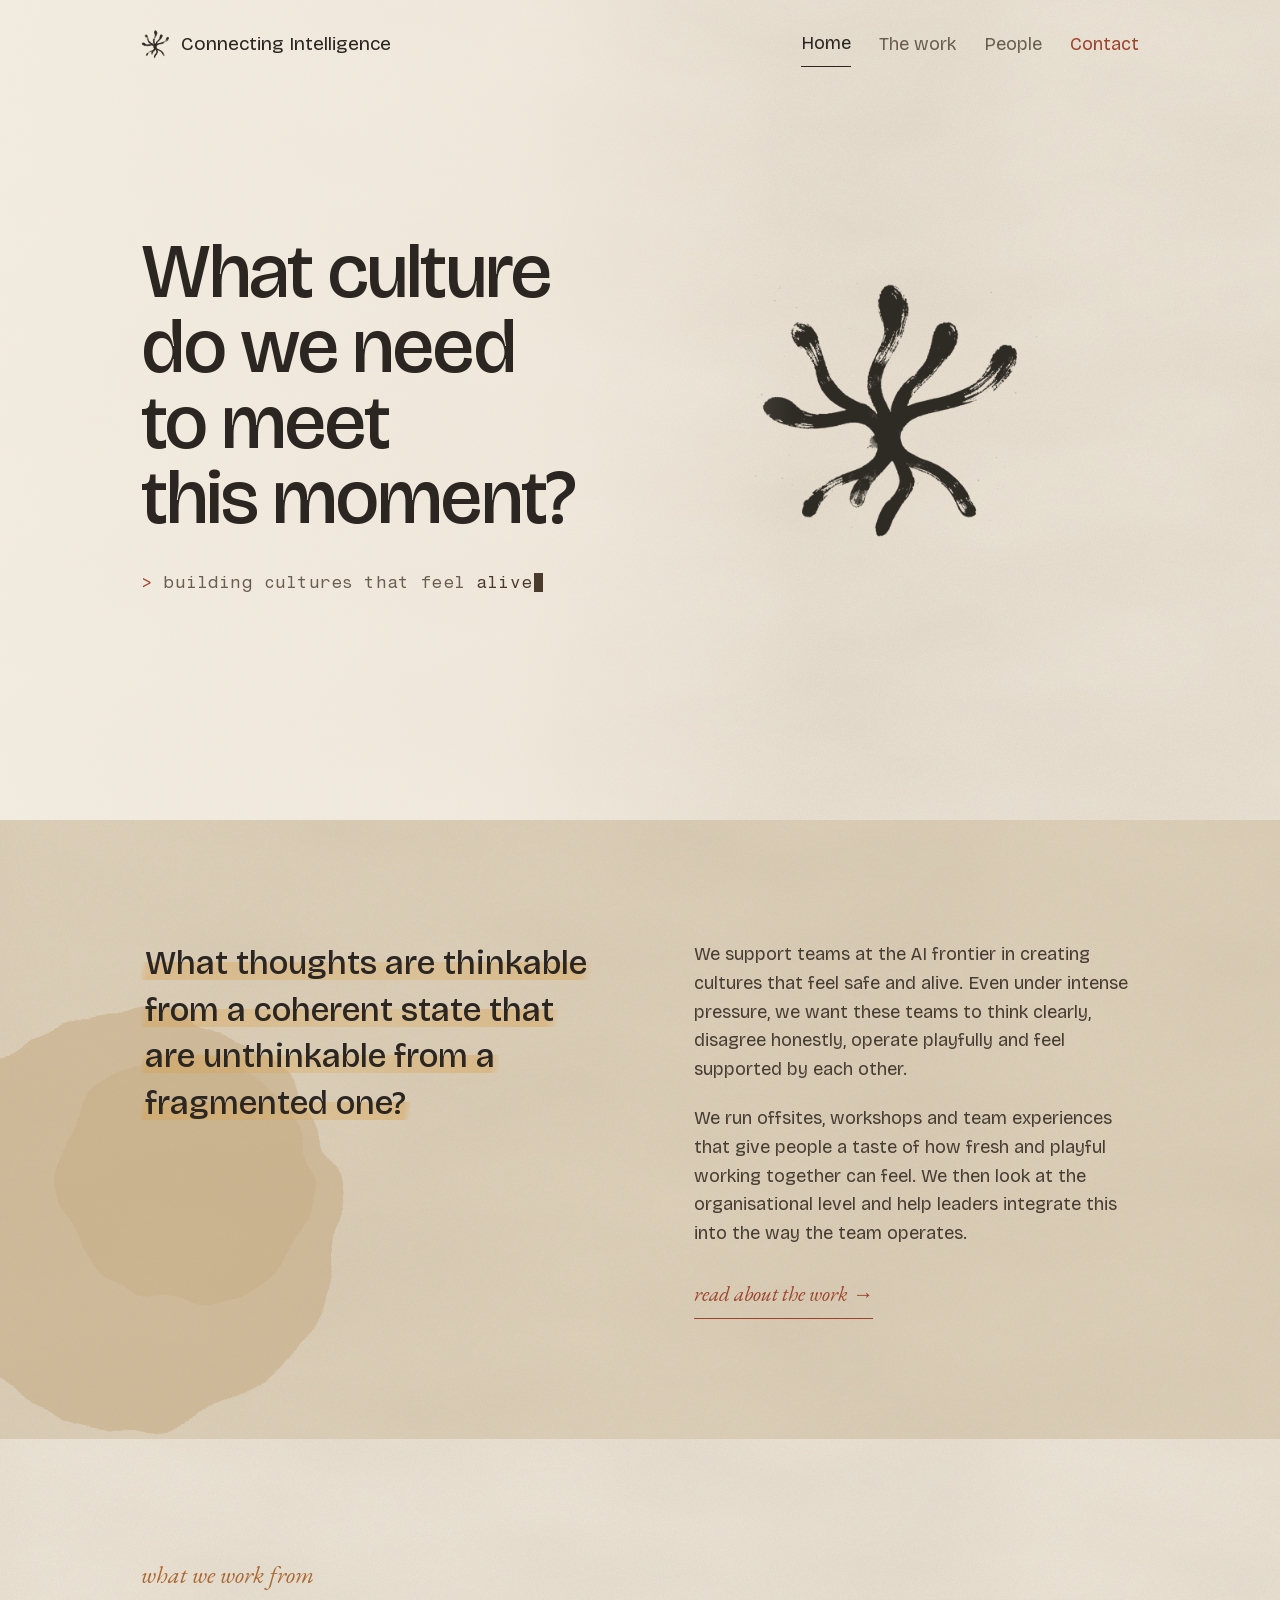
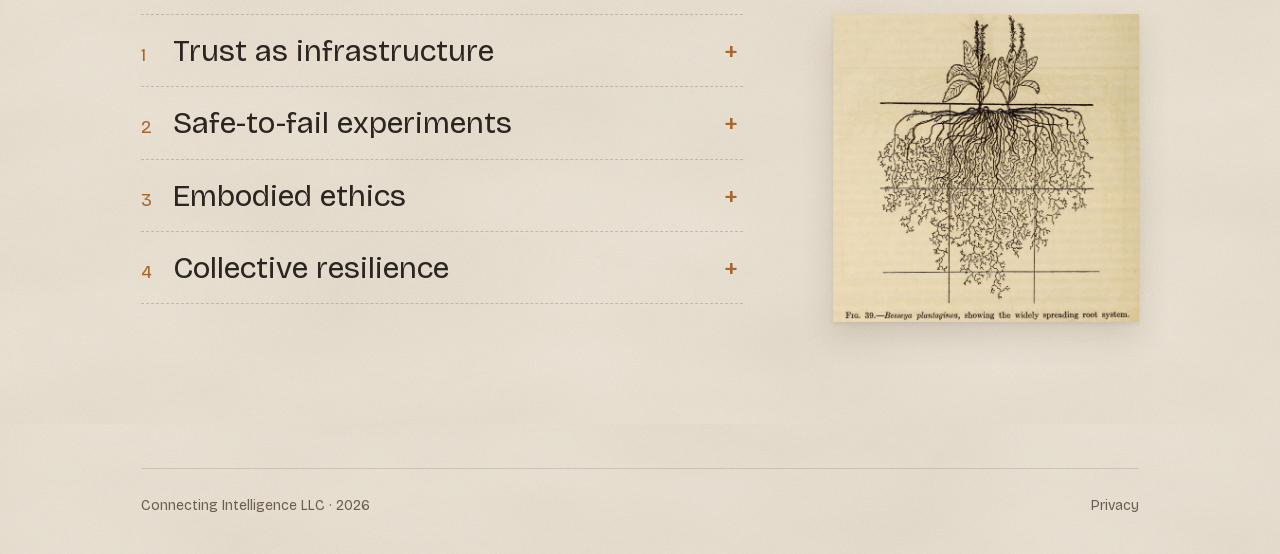
==== commit 2d615ffa: "v2" ====
--- a/index.html
+++ b/index.html
@@ -8,6 +8,7 @@
 <link rel="icon" href="/favicon.ico?v=2" sizes="any">
 <link rel="icon" type="image/png" sizes="32x32" href="/assets/favicon-32.png?v=2">
 <link rel="apple-touch-icon" href="/assets/apple-touch-icon.png?v=2">
+<link rel="preload" href="/assets/fonts/BricolageGrotesque-400-normal-latin.woff2" as="font" type="font/woff2" crossorigin>
 <style>html{-webkit-text-size-adjust:100%;text-size-adjust:100%}
 #contact-pop:not([hidden]){display:contents}
 @media (max-width: 600px){
@@ -18,8 +19,16 @@
   [style*="min-height: 820px"]{min-height:0 !important}
   [style*="min-height: 820px"] > section{padding-top:72px !important;padding-bottom:88px !important}
 }
-.paper-grain{position:absolute;inset:0;pointer-events:none;z-index:20;mix-blend-mode:multiply;background-image:url(/assets/grain.webp),url(/assets/cloud.webp);background-size:300px 300px,1000px 1000px;background-repeat:repeat}
+/* paper texture lives in the paper backgrounds themselves: no overlay, no blending, text stays crisp */
+body,[style*="background: #F2EBDF"],[style*="background: #E2D5BF"]{background-image:url(/assets/grain.webp),url(/assets/cloud.webp) !important;background-size:300px 300px,1000px 1000px !important;background-repeat:repeat !important}
 @media (max-width: 800px), (hover: none){.st-breathe,.v-breathe,.v-drift-l,.v-drift-r,.my-twinkle{animation:none !important}.leaf-sway{animation:leaf-in .68s ease both !important}}
+/* performance: keep frequent small updates from repainting the whole page */
+.tw-mono{contain:layout paint}
+@view-transition{navigation:auto}
+::view-transition-old(root),::view-transition-new(root){animation-duration:.22s}
+@media (max-width: 800px){
+  svg[viewBox="0 0 440 540"]{width:min(70vw,300px) !important;margin:12px auto 36px !important}
+}
 </style>
 <link rel="stylesheet" href="assets/fonts.css">
 <style>
@@ -236,7 +245,7 @@
     </div>
   </footer>
   </div>
-  <div aria-hidden="true" class="paper-grain"></div>
+  
 </div>
 <script>
 (function(){
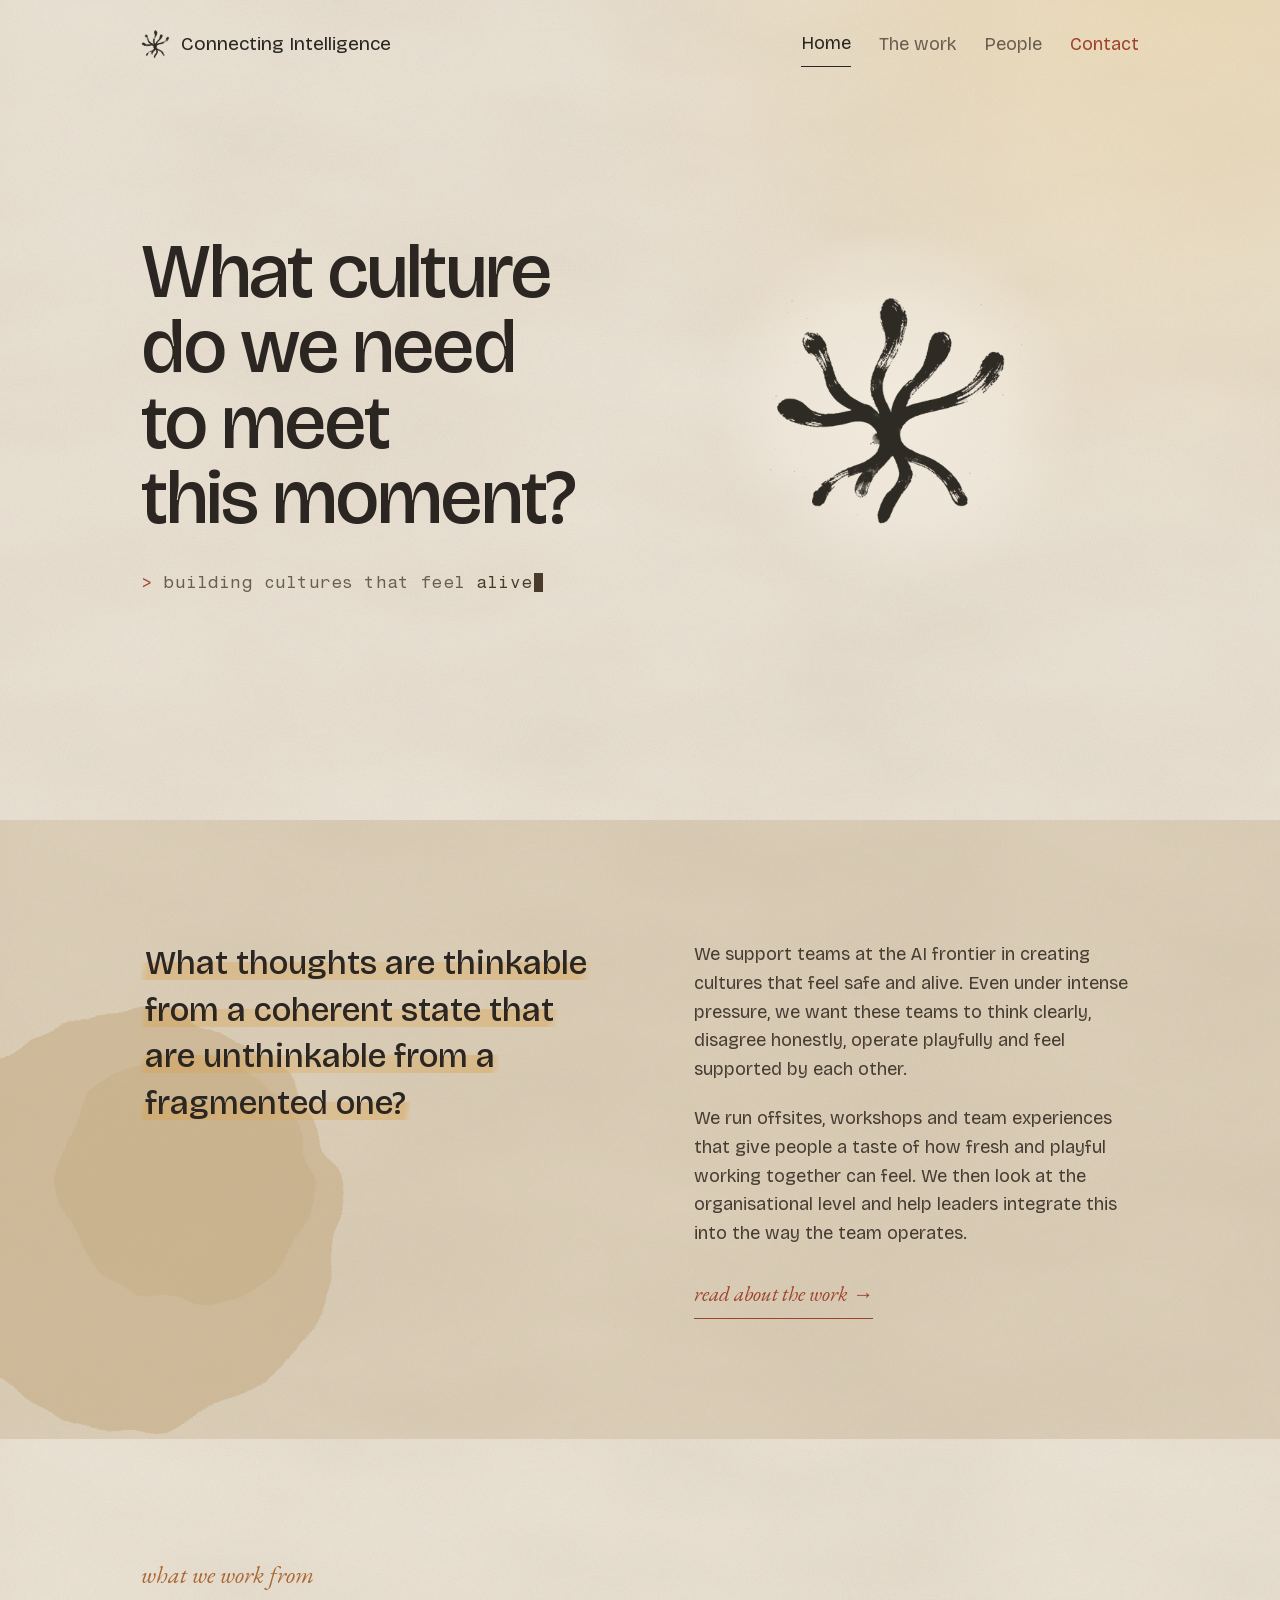
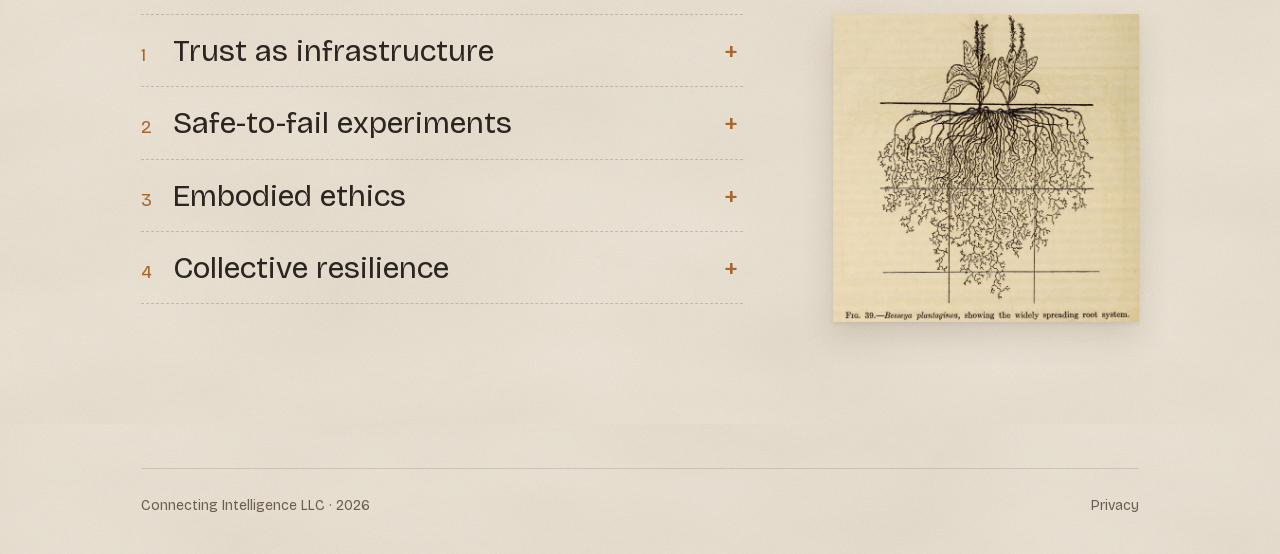
==== commit 5d203e2c: "v3" ====
--- a/index.html
+++ b/index.html
@@ -21,13 +21,16 @@
 }
 /* paper texture lives in the paper backgrounds themselves: no overlay, no blending, text stays crisp */
 body,[style*="background: #F2EBDF"],[style*="background: #E2D5BF"]{background-image:url(/assets/grain.webp),url(/assets/cloud.webp) !important;background-size:300px 300px,1000px 1000px !important;background-repeat:repeat !important}
-@media (max-width: 800px), (hover: none){.st-breathe,.v-breathe,.v-drift-l,.v-drift-r,.my-twinkle{animation:none !important}.leaf-sway{animation:leaf-in .68s ease both !important}}
+@media (max-width: 800px), (hover: none){.st-breathe,.v-breathe,.v-drift-l,.v-drift-r,.my-twinkle{animation:none !important}.leaf-sway{animation-name:leaf-in !important;animation-duration:.68s !important;animation-iteration-count:1 !important;animation-fill-mode:both !important}}
 /* performance: keep frequent small updates from repainting the whole page */
 .tw-mono{contain:layout paint}
 @view-transition{navigation:auto}
 ::view-transition-old(root),::view-transition-new(root){animation-duration:.22s}
 @media (max-width: 800px){
   svg[viewBox="0 0 440 540"]{width:min(70vw,300px) !important;margin:12px auto 36px !important}
+  figure:has(> svg[aria-label^="Two overlapping"]){margin-top:-28px !important}
+  figure:has(> img[src*="w-solidago"]){width:min(78vw,360px) !important;margin:8px auto 20px !important}
+  [data-plate]{margin:36px auto 0 !important}
 }
 </style>
 <link rel="stylesheet" href="assets/fonts.css">
@@ -83,6 +86,8 @@
 @media (prefers-reduced-motion: reduce){.w-in{animation:none}}
 em, [style*="font-style: italic"] {font-family: 'EB Garamond', Georgia, serif !important}
 h1 {font-weight: 500 !important; letter-spacing: -0.025em !important; line-height: 0.98 !important}
+.hero-roots{--g:-4px;--iw:max(1250px, 88vw)}
+@media (max-width: 800px){.hero-roots{--g:520px;--iw:260vw}}
 </style>
 </head>
 <body>
@@ -107,13 +112,13 @@
     <feDisplacementMap in="SourceGraphic" in2="n" scale="22" xChannelSelector="R" yChannelSelector="G"></feDisplacementMap>
   </filter>
 </svg>
-  <div style="position: relative; min-height: 820px; display: flex; flex-direction: column; width: 100%">
-    
-    <div aria-hidden="true" style="position: absolute; left: 70%; top: 50%; width: min(50vw, 740px); aspect-ratio: 1 / 1; transform: translate(-50%, -50%)">
-      
-      <div style="position: absolute; left: 50%; top: 50%; width: 44%; transform: translate(-50%, -50%)"><img class="my-logo" src="assets/logo-brush.png" alt="" style="width: 100%; display: block; mix-blend-mode: multiply"></div>
-    </div>
-    <div style="position: absolute; inset: 0; background: linear-gradient(90deg, rgba(242,235,223,0.95) 0%, rgba(242,235,223,0.75) 40%, rgba(242,235,223,0) 62%)"></div>
+  <div class="hero-roots" style="position: relative; min-height: 820px; display: flex; flex-direction: column; width: 100%; overflow: hidden">
+    
+    <div aria-hidden="true" style="position: absolute; inset: 0; background: radial-gradient(circle at 92% -8%, rgba(236,205,140,0.42), rgba(236,205,140,0) 42%); pointer-events: none"></div>
+    <div aria-hidden="true" style="position: absolute; left: 70%; top: 50%; width: min(34vw, 470px); aspect-ratio: 1 / 1; transform: translate(-50%, -50%); pointer-events: none">
+      <div style="position: absolute; inset: 8%; border-radius: 50%; background: radial-gradient(closest-side, rgba(242,235,223,0.92), rgba(242,235,223,0.6) 60%, rgba(242,235,223,0))"></div>
+      <div style="position: absolute; left: 50%; top: 50%; width: 58%; transform: translate(-50%, -50%)"><img class="my-logo" src="assets/logo-brush.png" alt="" style="width: 100%; display: block; mix-blend-mode: multiply"></div>
+    </div>
     <header style="position: relative; z-index: 30; width: 100%; box-sizing: border-box; max-width: 1580px; margin: 0 auto; padding: 20px clamp(40px, 11vw, 170px); display: flex; flex-wrap: wrap; align-items: center; justify-content: space-between; gap: 12px">
     <a href="/" aria-label="Connecting Intelligence, home" style="display: inline-flex; align-items: center"><span style="display: inline-flex; align-items: center; gap: 10px"><img src="assets/logo-brush.png" alt="" style="width: 30px; height: 30px; mix-blend-mode: multiply"><span style="font-family: 'Bricolage Grotesque', 'Helvetica Neue', sans-serif; font-size: 19px">Connecting Intelligence</span></span></a>
     <nav style="position: relative; display: flex; flex-wrap: wrap; align-items: center; gap: 4px 28px; font-family: 'Bricolage Grotesque', 'Helvetica Neue', sans-serif; font-size: 18px">
@@ -156,7 +161,7 @@
     
     <div style="position: relative; max-width: 1240px; margin: 0 auto; padding: 120px clamp(40px, 11vw, 170px) 120px">
       <div class="nw-map" style="position: absolute; right: clamp(40px, 11vw, 170px); top: 175px; width: min(306px, 28vw)">
-        <img src="assets/weaver-1919-besseya.jpg" alt="Fig. 39, Besseya plantaginea, showing the widely spreading root system: two plants whose roots merge into one network (J. E. Weaver, 1919)" style="width: 100%; display: block; box-shadow: 0 14px 30px rgba(70,50,30,0.14), 0 2px 4px rgba(70,50,30,0.08)">
+        <figure style="margin: 0"><img src="assets/weaver-1919-besseya.jpg" alt="Fig. 39, Besseya plantaginea, showing the widely spreading root system: two plants whose roots merge into one network (J. E. Weaver, 1919)" data-fig style="width: 100%; display: block; box-shadow: 0 14px 30px rgba(70,50,30,0.14), 0 2px 4px rgba(70,50,30,0.08)"></figure>
       </div>
       <p style="margin: 0 0 24px; font-style: italic; font-size: 24px; color: #A9662F">what we work from</p>
       <ol class="wwf-list" style="list-style: none; margin: 0; padding: 0; max-width: 760px; border-bottom: 1.5px dashed rgba(43,38,33,0.2)">
@@ -269,6 +274,8 @@
     btns.forEach(function(x){ x.setAttribute('aria-expanded','false'); x.querySelector('.acc-sign').textContent='+'; document.querySelector('[data-panel="'+x.dataset.acc+'"]').hidden=true; });
     if(!open){ b.setAttribute('aria-expanded','true'); b.querySelector('.acc-sign').textContent='\u2212'; document.querySelector('[data-panel="'+i+'"]').hidden=false; } }); });
 })();
+(function(){var F=[{"src": "assets/weaver-1919-besseya.jpg", "cap": "Fig. 39. Two plants whose roots merge into one network.", "alt": "Fig. 39, Besseya plantaginea, showing the widely spreading root system: two plants whose roots merge into one network (J. E. Weaver, 1919)"}, {"src": "assets/f-trust.jpg", "cap": "Fig. 17. One plant and its whole root system.", "alt": "Ink drawing of a single prairie plant with a long, deep root system on a measuring grid (J. E. Weaver, 1919)"}, {"src": "assets/f-safe.jpg", "cap": "Three plants side by side on the one-foot grid.", "alt": "Ink drawing of three plants of different sizes side by side, their roots measured on a grid (J. E. Weaver, 1919)"}, {"src": "assets/f-ethics.jpg", "cap": "Plate 1. Roots excavated and photographed whole.", "alt": "Photograph of whole root systems dug out of the soil and laid on a white background (J. E. Weaver, 1919)"}, {"src": "assets/f-resilience.jpg", "cap": "Neighbouring plants, roots excavated together.", "alt": "Photograph of excavated roots of neighbouring plants growing into the same soil (J. E. Weaver, 1919)"}],img=document.querySelector('[data-fig]'),cap=document.querySelector('[data-figcap]');
+document.querySelectorAll('[data-acc]').forEach(function(b){b.addEventListener('click',function(){setTimeout(function(){var o=document.querySelector('[data-acc][aria-expanded="true"]'),i=o?+o.dataset.acc+1:0;img.src=F[i].src;img.alt=F[i].alt;if(cap)cap.textContent=F[i].cap+' J. E. Weaver, 1919';},0);});});})();
 </script>
 </body>
 </html>
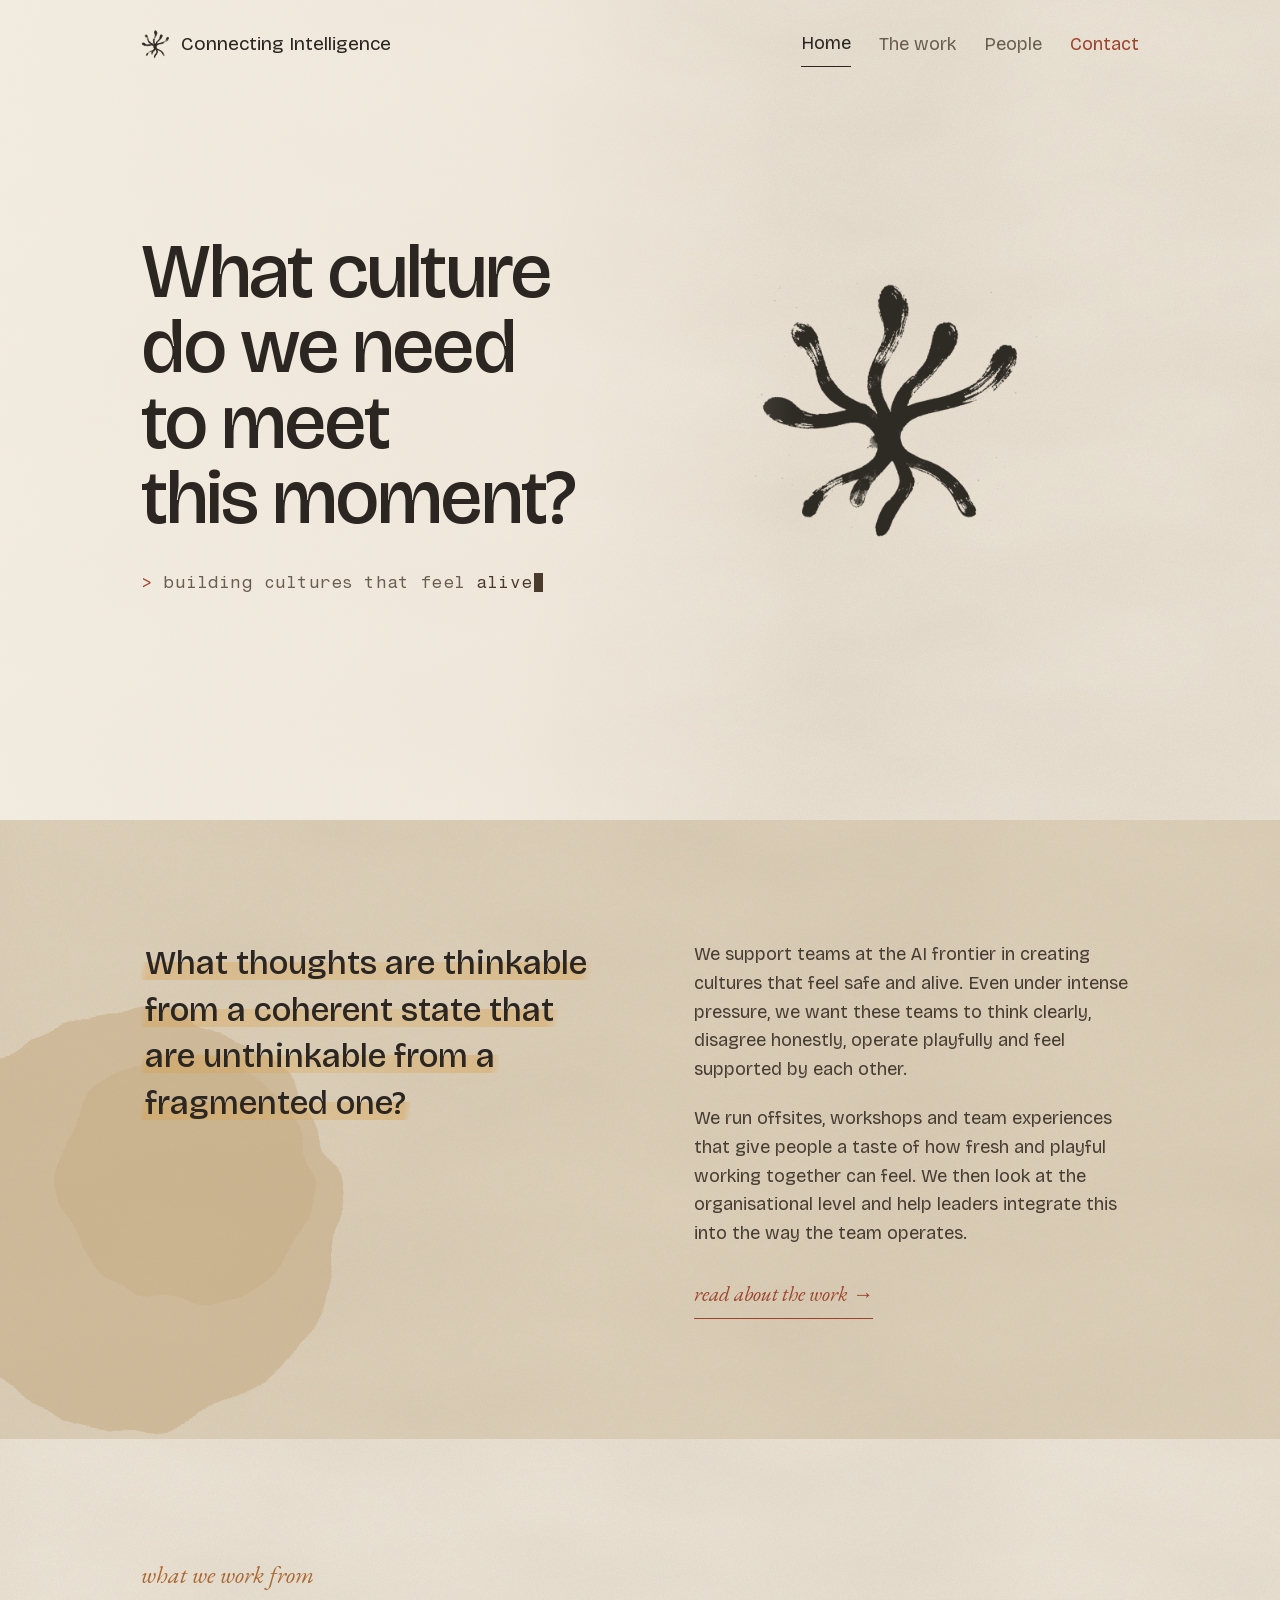
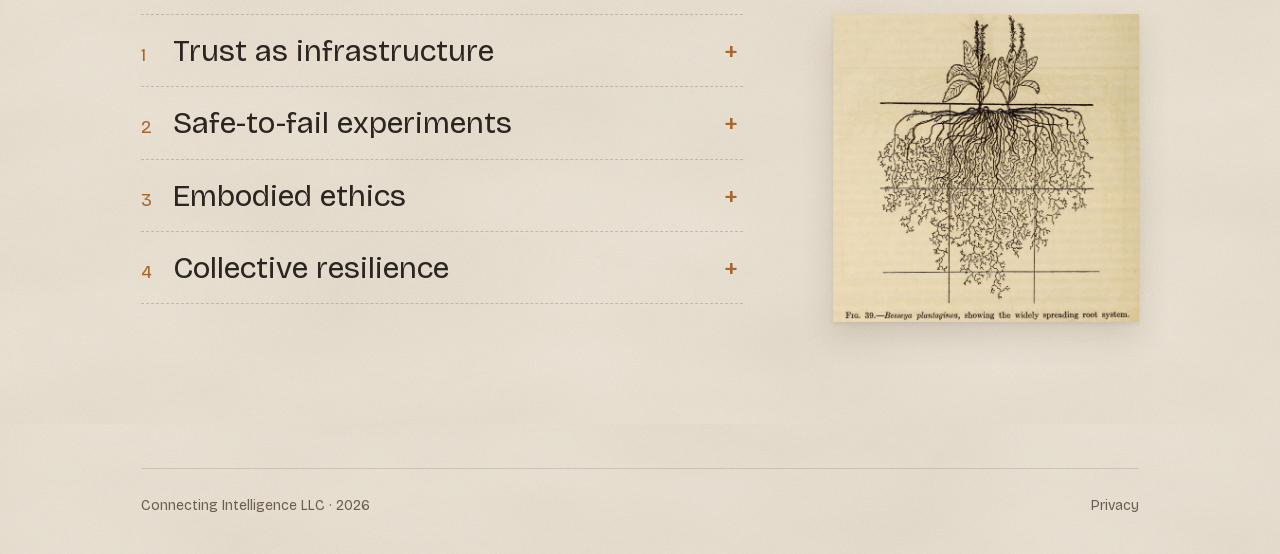
==== commit 94b3debd: "Update index.html" ====
--- a/index.html
+++ b/index.html
@@ -31,6 +31,8 @@
   figure:has(> svg[aria-label^="Two overlapping"]){margin-top:-28px !important}
   figure:has(> img[src*="w-solidago"]){width:min(78vw,360px) !important;margin:8px auto 20px !important}
   [data-plate]{margin:36px auto 0 !important}
+  img[src*="w-nine-ink"]{width:880px !important;left:calc(50% - 880px * 0.507) !important;top:calc(52% - 880px * 0.148) !important;opacity:0.45 !important}
+  [style*="width: 960px; height: 560px"]{width:380px !important;height:230px !important}
 }
 </style>
 <link rel="stylesheet" href="assets/fonts.css">
@@ -86,8 +88,6 @@
 @media (prefers-reduced-motion: reduce){.w-in{animation:none}}
 em, [style*="font-style: italic"] {font-family: 'EB Garamond', Georgia, serif !important}
 h1 {font-weight: 500 !important; letter-spacing: -0.025em !important; line-height: 0.98 !important}
-.hero-roots{--g:-4px;--iw:max(1250px, 88vw)}
-@media (max-width: 800px){.hero-roots{--g:520px;--iw:260vw}}
 </style>
 </head>
 <body>
@@ -112,13 +112,13 @@
     <feDisplacementMap in="SourceGraphic" in2="n" scale="22" xChannelSelector="R" yChannelSelector="G"></feDisplacementMap>
   </filter>
 </svg>
-  <div class="hero-roots" style="position: relative; min-height: 820px; display: flex; flex-direction: column; width: 100%; overflow: hidden">
-    
-    <div aria-hidden="true" style="position: absolute; inset: 0; background: radial-gradient(circle at 92% -8%, rgba(236,205,140,0.42), rgba(236,205,140,0) 42%); pointer-events: none"></div>
-    <div aria-hidden="true" style="position: absolute; left: 70%; top: 50%; width: min(34vw, 470px); aspect-ratio: 1 / 1; transform: translate(-50%, -50%); pointer-events: none">
-      <div style="position: absolute; inset: 8%; border-radius: 50%; background: radial-gradient(closest-side, rgba(242,235,223,0.92), rgba(242,235,223,0.6) 60%, rgba(242,235,223,0))"></div>
-      <div style="position: absolute; left: 50%; top: 50%; width: 58%; transform: translate(-50%, -50%)"><img class="my-logo" src="assets/logo-brush.png" alt="" style="width: 100%; display: block; mix-blend-mode: multiply"></div>
-    </div>
+  <div style="position: relative; min-height: 820px; display: flex; flex-direction: column; width: 100%">
+    
+    <div aria-hidden="true" style="position: absolute; left: 70%; top: 50%; width: min(50vw, 740px); aspect-ratio: 1 / 1; transform: translate(-50%, -50%)">
+      
+      <div style="position: absolute; left: 50%; top: 50%; width: 44%; transform: translate(-50%, -50%)"><img class="my-logo" src="assets/logo-brush.png" alt="" style="width: 100%; display: block; mix-blend-mode: multiply"></div>
+    </div>
+    <div style="position: absolute; inset: 0; background: linear-gradient(90deg, rgba(242,235,223,0.95) 0%, rgba(242,235,223,0.75) 40%, rgba(242,235,223,0) 62%)"></div>
     <header style="position: relative; z-index: 30; width: 100%; box-sizing: border-box; max-width: 1580px; margin: 0 auto; padding: 20px clamp(40px, 11vw, 170px); display: flex; flex-wrap: wrap; align-items: center; justify-content: space-between; gap: 12px">
     <a href="/" aria-label="Connecting Intelligence, home" style="display: inline-flex; align-items: center"><span style="display: inline-flex; align-items: center; gap: 10px"><img src="assets/logo-brush.png" alt="" style="width: 30px; height: 30px; mix-blend-mode: multiply"><span style="font-family: 'Bricolage Grotesque', 'Helvetica Neue', sans-serif; font-size: 19px">Connecting Intelligence</span></span></a>
     <nav style="position: relative; display: flex; flex-wrap: wrap; align-items: center; gap: 4px 28px; font-family: 'Bricolage Grotesque', 'Helvetica Neue', sans-serif; font-size: 18px">
